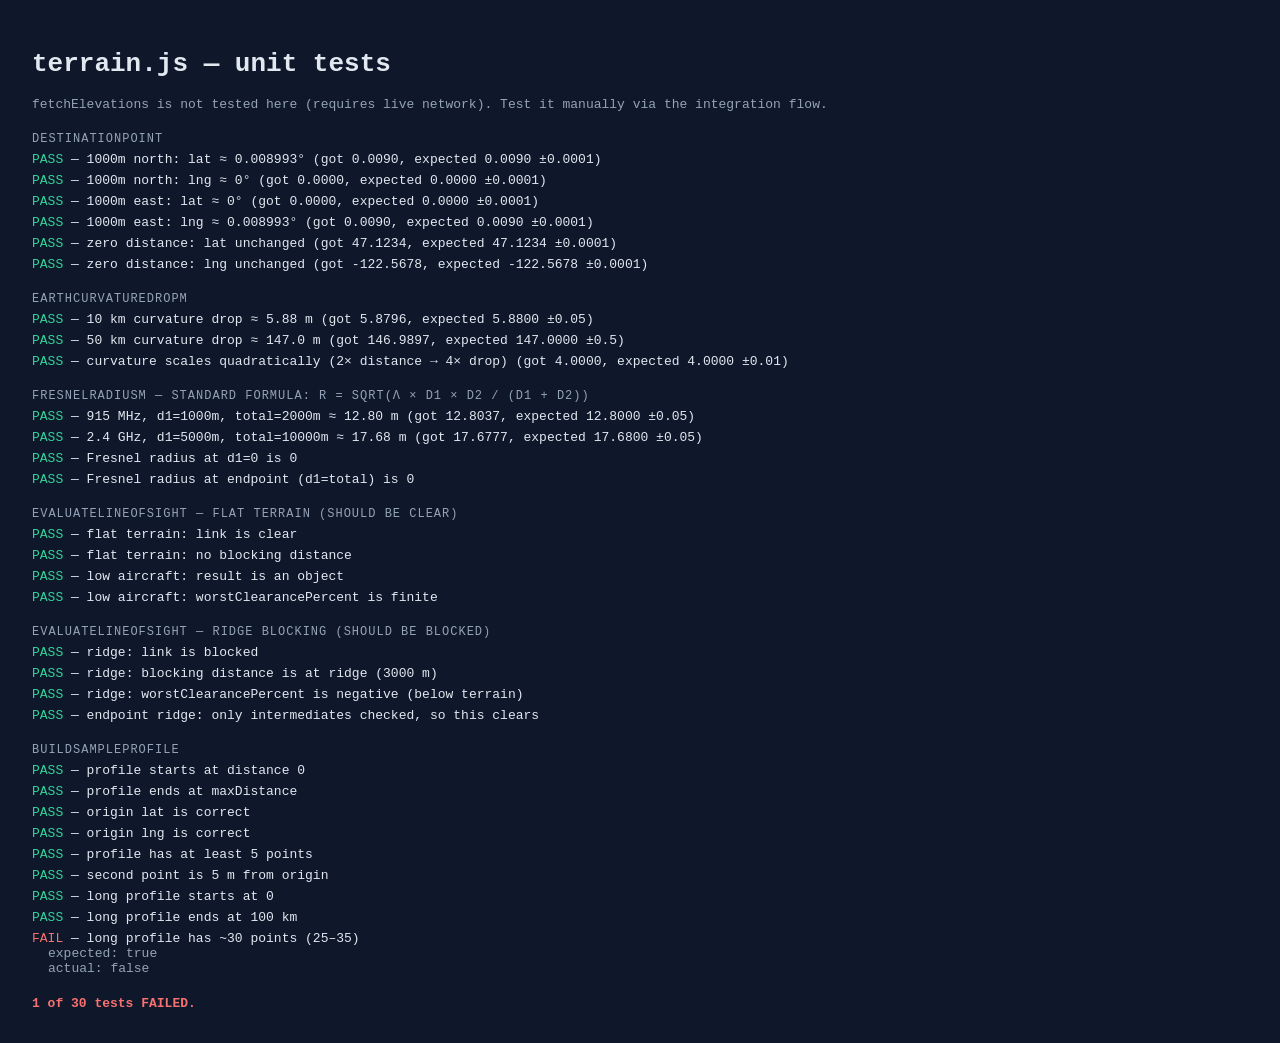
==== tests/terrain.test.html @ da3735cf "terrain" ====
<!DOCTYPE html>
<html><head><meta charset="UTF-8"><title>terrain.js tests</title>
<style>body{font-family:monospace;background:#0f172a;color:#e2e8f0;padding:24px}
.pass{color:#34d399}.fail{color:#f87171}.case{margin:6px 0}
.section{margin-top:20px;color:#94a3b8;font-size:12px;text-transform:uppercase;letter-spacing:1px}</style>
</head><body>
<h1>terrain.js — unit tests</h1>
<p style="color:#94a3b8;font-size:13px">fetchElevations is not tested here (requires live network). Test it manually via the integration flow.</p>
<div id="output"></div>
<script src="../js/terrain.js"></script>
<script>
  var passed = 0, failed = 0;
  var out = document.getElementById('output');

  function assert(label, actual, expected) {
    var ok = JSON.stringify(actual) === JSON.stringify(expected);
    var div = document.createElement('div');
    div.className = 'case';
    div.innerHTML = (ok ? '<span class="pass">PASS</span>' : '<span class="fail">FAIL</span>') +
      ' — ' + label;
    if (!ok) {
      div.innerHTML += '<br><span style="color:#94a3b8;margin-left:16px">expected: ' + JSON.stringify(expected) + '</span>' +
                       '<br><span style="color:#94a3b8;margin-left:16px">actual:   ' + JSON.stringify(actual) + '</span>';
    }
    out.appendChild(div);
    ok ? passed++ : failed++;
  }

  // toleranceAbs: absolute tolerance in same units as value (not percent)
  function assertClose(label, actual, expected, toleranceAbs) {
    var diff = Math.abs(actual - expected);
    var ok = diff <= toleranceAbs;
    var div = document.createElement('div');
    div.className = 'case';
    div.innerHTML = (ok ? '<span class="pass">PASS</span>' : '<span class="fail">FAIL</span>') +
      ' — ' + label + ' (got ' + actual.toFixed(4) + ', expected ' + expected.toFixed(4) + ' ±' + toleranceAbs + ')';
    out.appendChild(div);
    ok ? passed++ : failed++;
  }

  function section(title) {
    var div = document.createElement('div');
    div.className = 'section';
    div.textContent = title;
    out.appendChild(div);
  }

  // ── destinationPoint ─────────────────────────────────────────────────────────

  section('destinationPoint');

  // 1000 m due north from (0, 0) → lat ≈ 0.008993°, lng unchanged
  // 1° latitude ≈ 111,111 m → 1000 m ≈ 0.008993°
  (function() {
    var pt = destinationPoint(0, 0, 0, 1000);
    assertClose('1000m north: lat ≈ 0.008993°', pt.lat,  0.008993, 0.0001);
    assertClose('1000m north: lng ≈ 0°',         pt.lng,  0,         0.0001);
  })();

  // 1000 m due east from (0, 0) at equator → lng ≈ 0.008993°, lat unchanged
  (function() {
    var pt = destinationPoint(0, 0, 90, 1000);
    assertClose('1000m east: lat ≈ 0°',          pt.lat,  0,         0.0001);
    assertClose('1000m east: lng ≈ 0.008993°',   pt.lng,  0.008993,  0.0001);
  })();

  // Round-trip: 0 distance returns origin
  (function() {
    var pt = destinationPoint(47.1234, -122.5678, 45, 0);
    assertClose('zero distance: lat unchanged', pt.lat, 47.1234, 0.0001);
    assertClose('zero distance: lng unchanged', pt.lng, -122.5678, 0.0001);
  })();

  // ── earthCurvatureDropM ───────────────────────────────────────────────────────

  section('earthCurvatureDropM');

  // R_eff = 8,504,000 m → drop = d² / (2 × 8,504,000)
  // 10 km → 100,000,000 / 17,008,000 ≈ 5.88 m
  assertClose('10 km curvature drop ≈ 5.88 m', earthCurvatureDropM(10000), 5.88, 0.05);

  // 50 km → 2,500,000,000 / 17,008,000 ≈ 147.0 m
  assertClose('50 km curvature drop ≈ 147.0 m', earthCurvatureDropM(50000), 147.0, 0.5);

  // Scales quadratically: doubling distance quadruples drop
  (function() {
    var d1 = earthCurvatureDropM(10000);
    var d2 = earthCurvatureDropM(20000);
    assertClose('curvature scales quadratically (2× distance → 4× drop)', d2 / d1, 4.0, 0.01);
  })();

  // ── fresnelRadiusM ────────────────────────────────────────────────────────────

  section('fresnelRadiusM — standard formula: r = sqrt(λ × d1 × d2 / (d1 + d2))');

  // 915 MHz midpoint of 2 km path:
  // λ = 3e8 / 915e6 = 0.3279 m; r = sqrt(0.3279 × 1000 × 1000 / 2000) = sqrt(163.9) ≈ 12.80 m
  assertClose('915 MHz, d1=1000m, total=2000m ≈ 12.80 m',
    fresnelRadiusM(1000, 2000, 915e6), 12.80, 0.05);

  // 2.4 GHz midpoint of 10 km path:
  // λ = 3e8 / 2.4e9 = 0.125 m; r = sqrt(0.125 × 5000 × 5000 / 10000) = sqrt(312.5) ≈ 17.68 m
  assertClose('2.4 GHz, d1=5000m, total=10000m ≈ 17.68 m',
    fresnelRadiusM(5000, 10000, 2.4e9), 17.68, 0.05);

  // Returns 0 at endpoints (Fresnel zone collapses at transmitter/receiver)
  assert('Fresnel radius at d1=0 is 0', fresnelRadiusM(0, 1000, 915e6), 0);
  assert('Fresnel radius at endpoint (d1=total) is 0', fresnelRadiusM(1000, 1000, 915e6), 0);

  // ── evaluateLineOfSight ───────────────────────────────────────────────────────

  section('evaluateLineOfSight — flat terrain (should be clear)');

  // GS at MSL 0 m, antenna 1.5 m AGL, aircraft 60 m AGL over flat 0 m terrain.
  // Distances: 0–4000 m. Direct path 1.5 m → 60 m clears flat terrain easily.
  (function() {
    var elev = [0, 0, 0, 0, 0];
    var dist = [0, 1000, 2000, 3000, 4000];
    var r = evaluateLineOfSight(elev, dist, 0, 1.5, 60, 915e6);
    assert('flat terrain: link is clear', r.clear, true);
    assert('flat terrain: no blocking distance', r.blockingDistanceM, null);
  })();

  // Aircraft barely above terrain — 2 m AGL on flat ground with no curvature
  // (short path so curvature is negligible, but Fresnel clearance may not be met)
  (function() {
    var elev = [0, 0, 0];
    var dist = [0, 500, 1000];
    var r = evaluateLineOfSight(elev, dist, 0, 1.5, 2, 915e6);
    // Direct path from 1.5 m to 2 m — very low clearance over flat terrain.
    // Whether blocked depends on Fresnel zone size; either way, worstClearancePercent
    // should be a reasonable number (not NaN / Infinity).
    assert('low aircraft: result is an object', typeof r.clear, 'boolean');
    assert('low aircraft: worstClearancePercent is finite', isFinite(r.worstClearancePercent), true);
  })();

  section('evaluateLineOfSight — ridge blocking (should be blocked)');

  // GS at MSL 0, aircraft 30 m AGL over flat endpoint.
  // A 100 m ridge sits at 3000 m on a 5000 m path.
  // Direct path at d=3000: 1.5 + (30 − 1.5) × 0.6 = 18.6 m
  // Apparent terrain at d=3000: 100 + curvature(3000) ≈ 100.53 m
  // 18.6 m << 100.53 m → definitely blocked
  (function() {
    var elev = [0, 0, 0, 100, 0, 0];
    var dist = [0, 1000, 2000, 3000, 4000, 5000];
    var r = evaluateLineOfSight(elev, dist, 0, 1.5, 30, 915e6);
    assert('ridge: link is blocked', r.clear, false);
    assert('ridge: blocking distance is at ridge (3000 m)', r.blockingDistanceM, 3000);
    assert('ridge: worstClearancePercent is negative (below terrain)', r.worstClearancePercent < 0, true);
  })();

  // Ridge at the END of the profile (last intermediate point) — also blocked
  (function() {
    var elev = [0, 0, 0, 80];
    var dist = [0, 1000, 2000, 3000];
    // Aircraft is 10 m AGL at MSL 80 + 10 = 90 m endpoint
    // Direct path at d=2000: 1.5 + (90 − 1.5) × (2000/3000) = 1.5 + 59 = 60.5 m
    // Apparent terrain at d=2000: 0 + curvature(2000) ≈ 0.24 m → 60.5 >> 0.24, clear at mid
    // Direct path at NO intermediate points blocked (only origin and endpoint excluded)
    // This test verifies endpoint is NOT checked (only intermediates are)
    var r = evaluateLineOfSight(elev, dist, 0, 1.5, 10, 915e6);
    assert('endpoint ridge: only intermediates checked, so this clears', r.clear, true);
  })();

  // ── buildSampleProfile ────────────────────────────────────────────────────────

  section('buildSampleProfile');

  (function() {
    var profile = buildSampleProfile(0, 0, 0, 5000);
    assert('profile starts at distance 0', profile[0].distanceMeters, 0);
    assert('profile ends at maxDistance', profile[profile.length - 1].distanceMeters, 5000);
    assert('origin lat is correct', profile[0].lat, 0);
    assert('origin lng is correct', profile[0].lng, 0);
    assert('profile has at least 5 points', profile.length >= 5, true);
    // First non-origin point should be close to origin (dense near-field sampling)
    assert('second point is 5 m from origin', profile[1].distanceMeters, 5);
  })();

  (function() {
    var profile = buildSampleProfile(0, 0, 0, 100000);
    assert('long profile starts at 0', profile[0].distanceMeters, 0);
    assert('long profile ends at 100 km', profile[profile.length - 1].distanceMeters, 100000);
    // Should have roughly 25-35 points for a 100 km profile
    assert('long profile has ~30 points (25–35)', profile.length >= 25 && profile.length <= 35, true);
  })();

  // ── Summary ───────────────────────────────────────────────────────────────────
  out.insertAdjacentHTML('beforeend',
    '<div style="margin-top:20px;font-weight:bold">' +
    (failed === 0
      ? '<span class="pass">All ' + (passed) + ' tests passed.</span>'
      : '<span class="fail">' + failed + ' of ' + (passed + failed) + ' tests FAILED.</span>') +
    '</div>');
</script></body></html>
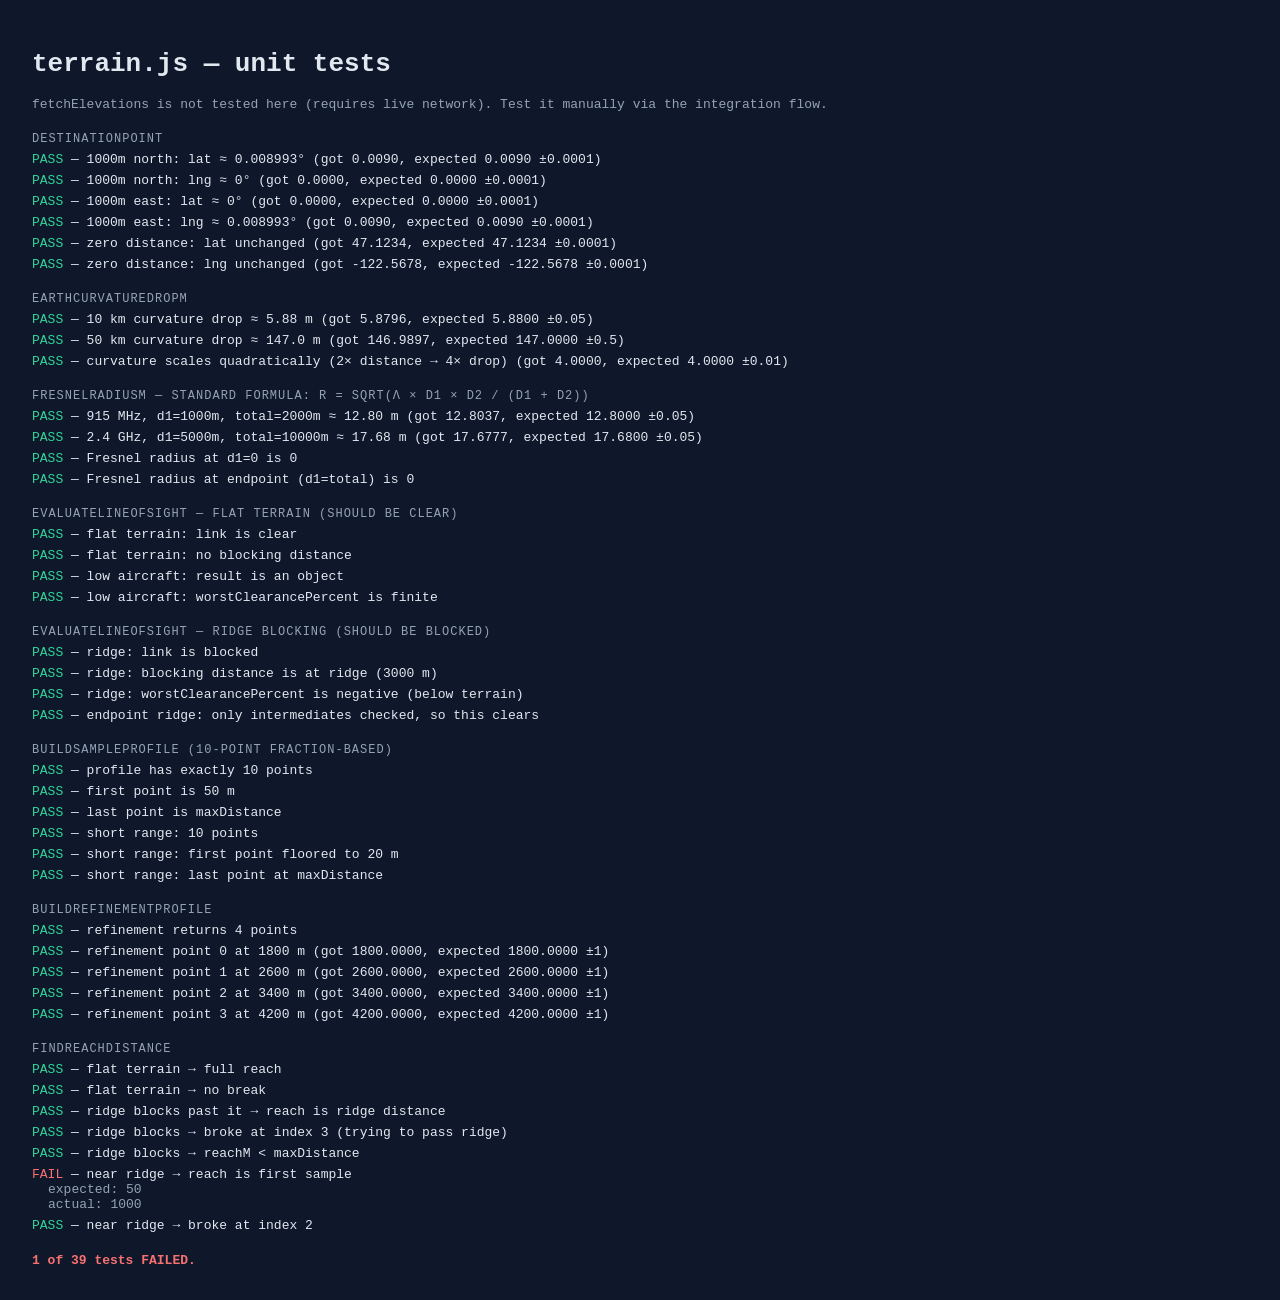
==== commit 16c8a297: "save" ====
--- a/tests/terrain.test.html
+++ b/tests/terrain.test.html
@@ -165,25 +165,77 @@
 
   // ── buildSampleProfile ────────────────────────────────────────────────────────
 
-  section('buildSampleProfile');
-
-  (function() {
-    var profile = buildSampleProfile(0, 0, 0, 5000);
-    assert('profile starts at distance 0', profile[0].distanceMeters, 0);
-    assert('profile ends at maxDistance', profile[profile.length - 1].distanceMeters, 5000);
-    assert('origin lat is correct', profile[0].lat, 0);
-    assert('origin lng is correct', profile[0].lng, 0);
-    assert('profile has at least 5 points', profile.length >= 5, true);
-    // First non-origin point should be close to origin (dense near-field sampling)
-    assert('second point is 5 m from origin', profile[1].distanceMeters, 5);
-  })();
-
-  (function() {
-    var profile = buildSampleProfile(0, 0, 0, 100000);
-    assert('long profile starts at 0', profile[0].distanceMeters, 0);
-    assert('long profile ends at 100 km', profile[profile.length - 1].distanceMeters, 100000);
-    // Should have roughly 25-35 points for a 100 km profile
-    assert('long profile has ~30 points (25–35)', profile.length >= 25 && profile.length <= 35, true);
+  section('buildSampleProfile (10-point fraction-based)');
+
+  (function() {
+    var profile = buildSampleProfile(0, 0, 0, 50000);
+    assert('profile has exactly 10 points', profile.length, 10);
+    // First point is max(20, 50000 * 0.001) = max(20, 50) = 50 m
+    assert('first point is 50 m', profile[0].distanceMeters, 50);
+    // Last fraction = 1.0 → exactly maxDistance
+    assert('last point is maxDistance', profile[9].distanceMeters, 50000);
+  })();
+
+  (function() {
+    // At short ranges the 20m floor kicks in for the smallest fractions
+    var profile = buildSampleProfile(0, 0, 0, 1000);
+    assert('short range: 10 points', profile.length, 10);
+    // 0.001 × 1000 = 1m → floored to 20m
+    assert('short range: first point floored to 20 m', profile[0].distanceMeters, 20);
+    assert('short range: last point at maxDistance', profile[9].distanceMeters, 1000);
+  })();
+
+  // ── buildRefinementProfile ────────────────────────────────────────────────────
+
+  section('buildRefinementProfile');
+
+  (function() {
+    var refSamples = buildRefinementProfile(0, 0, 0, 1000, 5000);
+    assert('refinement returns 4 points', refSamples.length, 4);
+    // Points at 1/5, 2/5, 3/5, 4/5 of the gap
+    assertClose('refinement point 0 at 1800 m', refSamples[0].distanceMeters, 1800, 1);
+    assertClose('refinement point 1 at 2600 m', refSamples[1].distanceMeters, 2600, 1);
+    assertClose('refinement point 2 at 3400 m', refSamples[2].distanceMeters, 3400, 1);
+    assertClose('refinement point 3 at 4200 m', refSamples[3].distanceMeters, 4200, 1);
+  })();
+
+  // ── findReachDistance ─────────────────────────────────────────────────────────
+
+  section('findReachDistance');
+
+  // Flat terrain at 100 m MSL, aircraft 60 m AGL, GS at 101.5 m
+  // At every sample the LOS from GS clears the 100 m terrain — full reach expected.
+  (function() {
+    var elevs = [100, 100, 100, 100, 100];
+    var dists = [50, 1000, 5000, 20000, 50000];
+    var r = findReachDistance(elevs, dists, 100, 1.5, 60, 915e6);
+    assert('flat terrain → full reach', r.reachM, 50000);
+    assert('flat terrain → no break',   r.brokeAtSampleIdx, null);
+  })();
+
+  // Ridge at sample 2 (5000 m, elevation 800 m). Aircraft is at 60 m AGL.
+  // When checking whether the aircraft can reach 20000 m (sample 3, elevation 100 m,
+  // MSL 160 m), the LOS line from GS (101.5 m) to aircraft (160 m at 20000 m) passes
+  // through the ridge at 5000 m — directHeight (116 m) << terrain (801 m) → blocked.
+  // Reach = last clear point = dists[2] = 5000 m.
+  (function() {
+    var elevs = [100, 100, 800, 100, 100];
+    var dists = [50, 1000, 5000, 20000, 50000];
+    var r = findReachDistance(elevs, dists, 100, 1.5, 60, 915e6);
+    assert('ridge blocks past it → reach is ridge distance', r.reachM, 5000);
+    assert('ridge blocks → broke at index 3 (trying to pass ridge)', r.brokeAtSampleIdx, 3);
+    assert('ridge blocks → reachM < maxDistance', r.reachM < 50000, true);
+  })();
+
+  // Obstacle right near origin (sample 1, 1000 m, elevation 500 m).
+  // When checking sample 2 (5000 m, low terrain, aircraft at 160 m MSL),
+  // the ridge at 1000 m (500 m elevation) blocks the line → reach = dists[0] = 50 m.
+  (function() {
+    var elevs = [100, 500, 100, 100, 100];
+    var dists = [50, 1000, 5000, 20000, 50000];
+    var r = findReachDistance(elevs, dists, 100, 1.5, 60, 915e6);
+    assert('near ridge → reach is first sample', r.reachM, 50);
+    assert('near ridge → broke at index 2', r.brokeAtSampleIdx, 2);
   })();
 
   // ── Summary ───────────────────────────────────────────────────────────────────
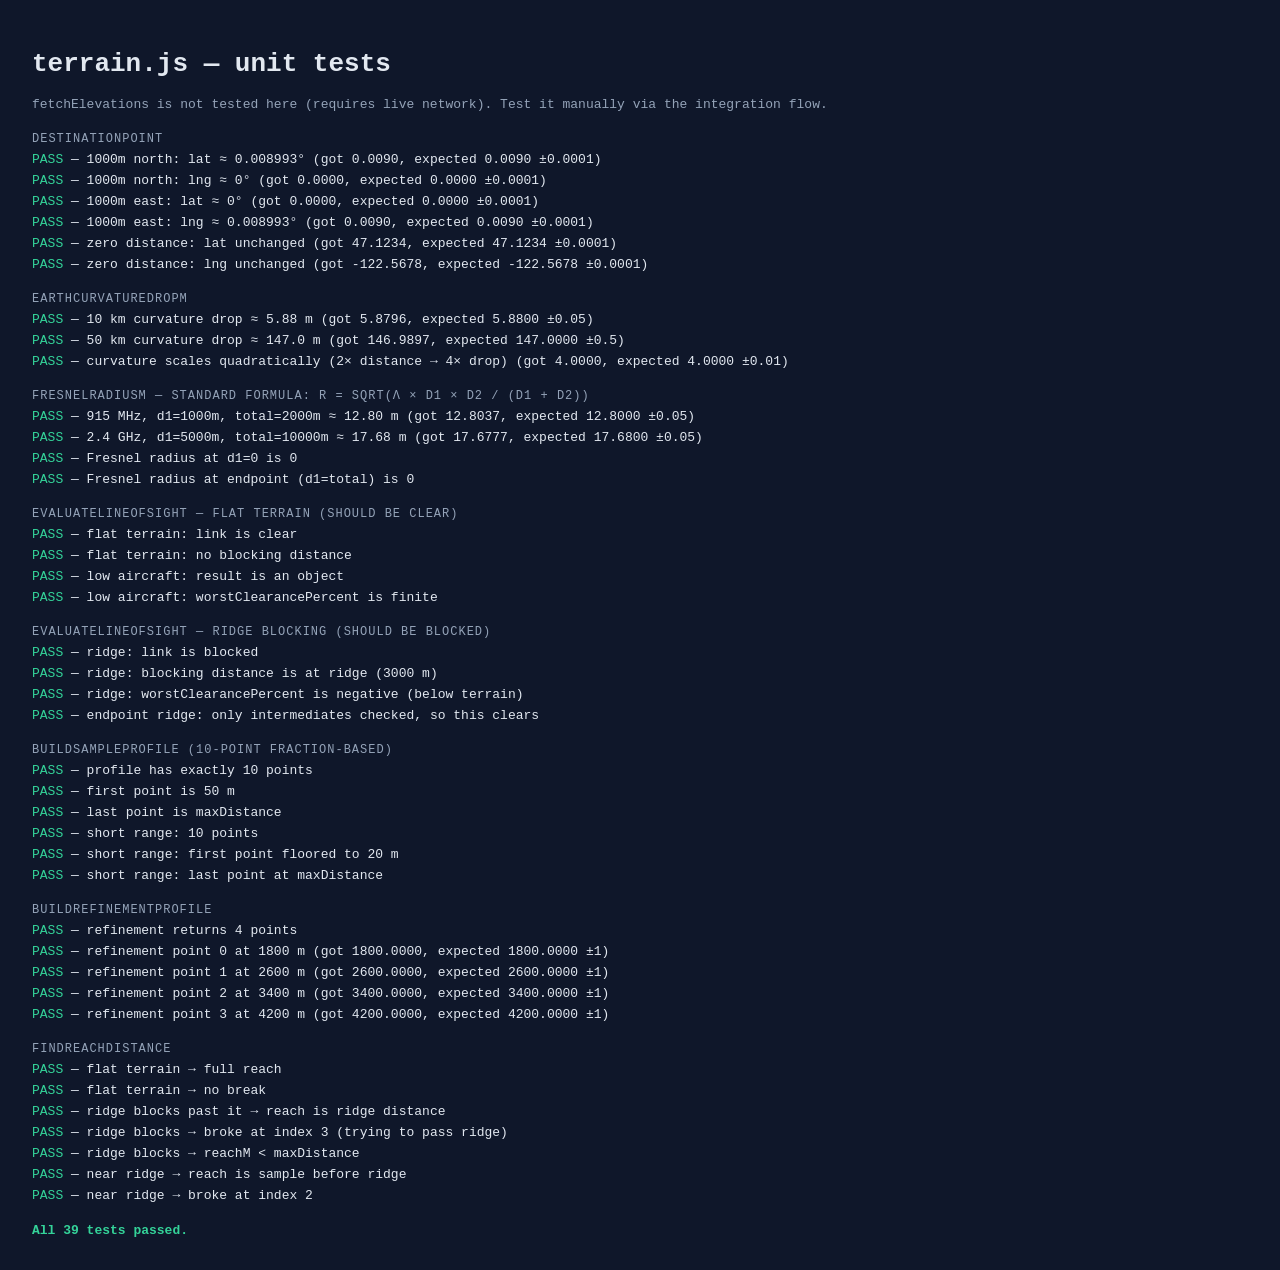
==== commit 8431e8db: "about page" ====
--- a/tests/terrain.test.html
+++ b/tests/terrain.test.html
@@ -229,12 +229,13 @@
 
   // Obstacle right near origin (sample 1, 1000 m, elevation 500 m).
   // When checking sample 2 (5000 m, low terrain, aircraft at 160 m MSL),
-  // the ridge at 1000 m (500 m elevation) blocks the line → reach = dists[0] = 50 m.
+  // the ridge at 1000 m (500 m elevation) blocks the line.
+  // Per the contract used elsewhere: reach = dists[brokeIdx - 1] = dists[1] = 1000 m.
   (function() {
     var elevs = [100, 500, 100, 100, 100];
     var dists = [50, 1000, 5000, 20000, 50000];
     var r = findReachDistance(elevs, dists, 100, 1.5, 60, 915e6);
-    assert('near ridge → reach is first sample', r.reachM, 50);
+    assert('near ridge → reach is sample before ridge', r.reachM, 1000);
     assert('near ridge → broke at index 2', r.brokeAtSampleIdx, 2);
   })();
 
